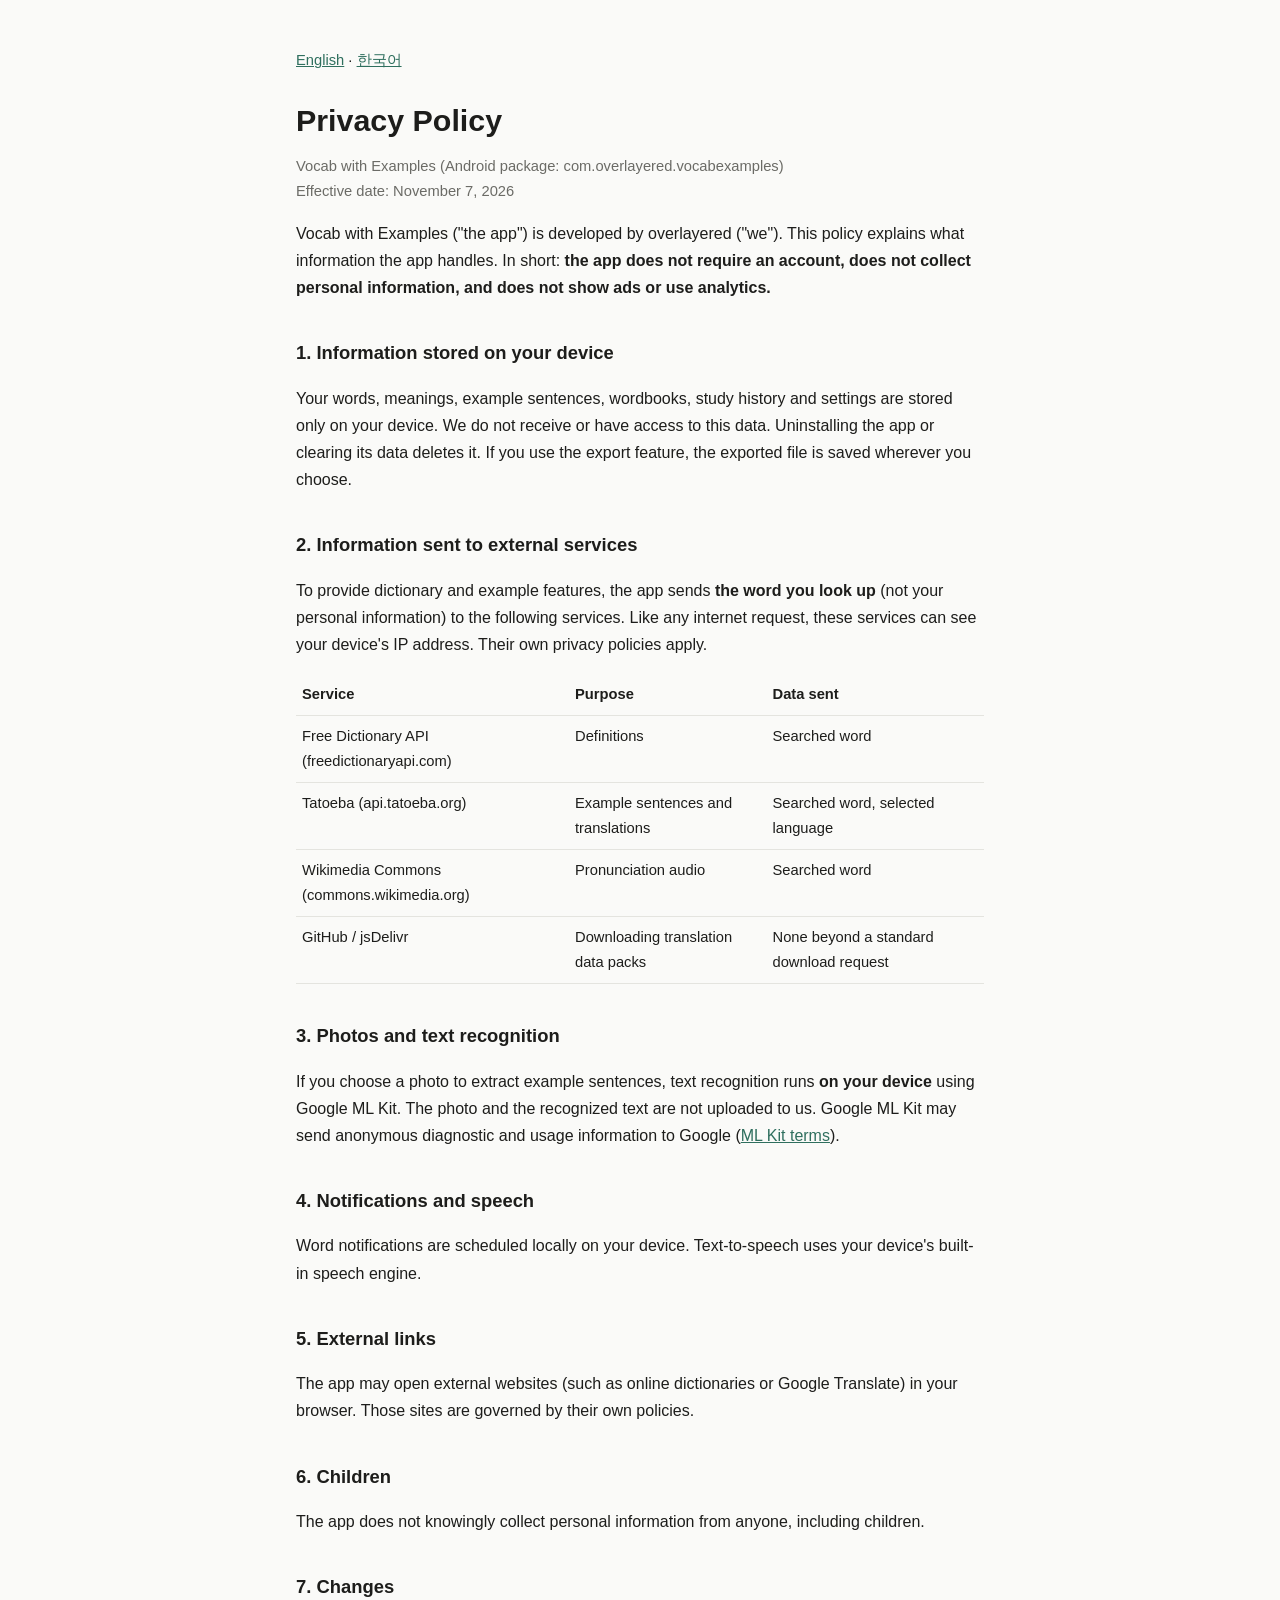
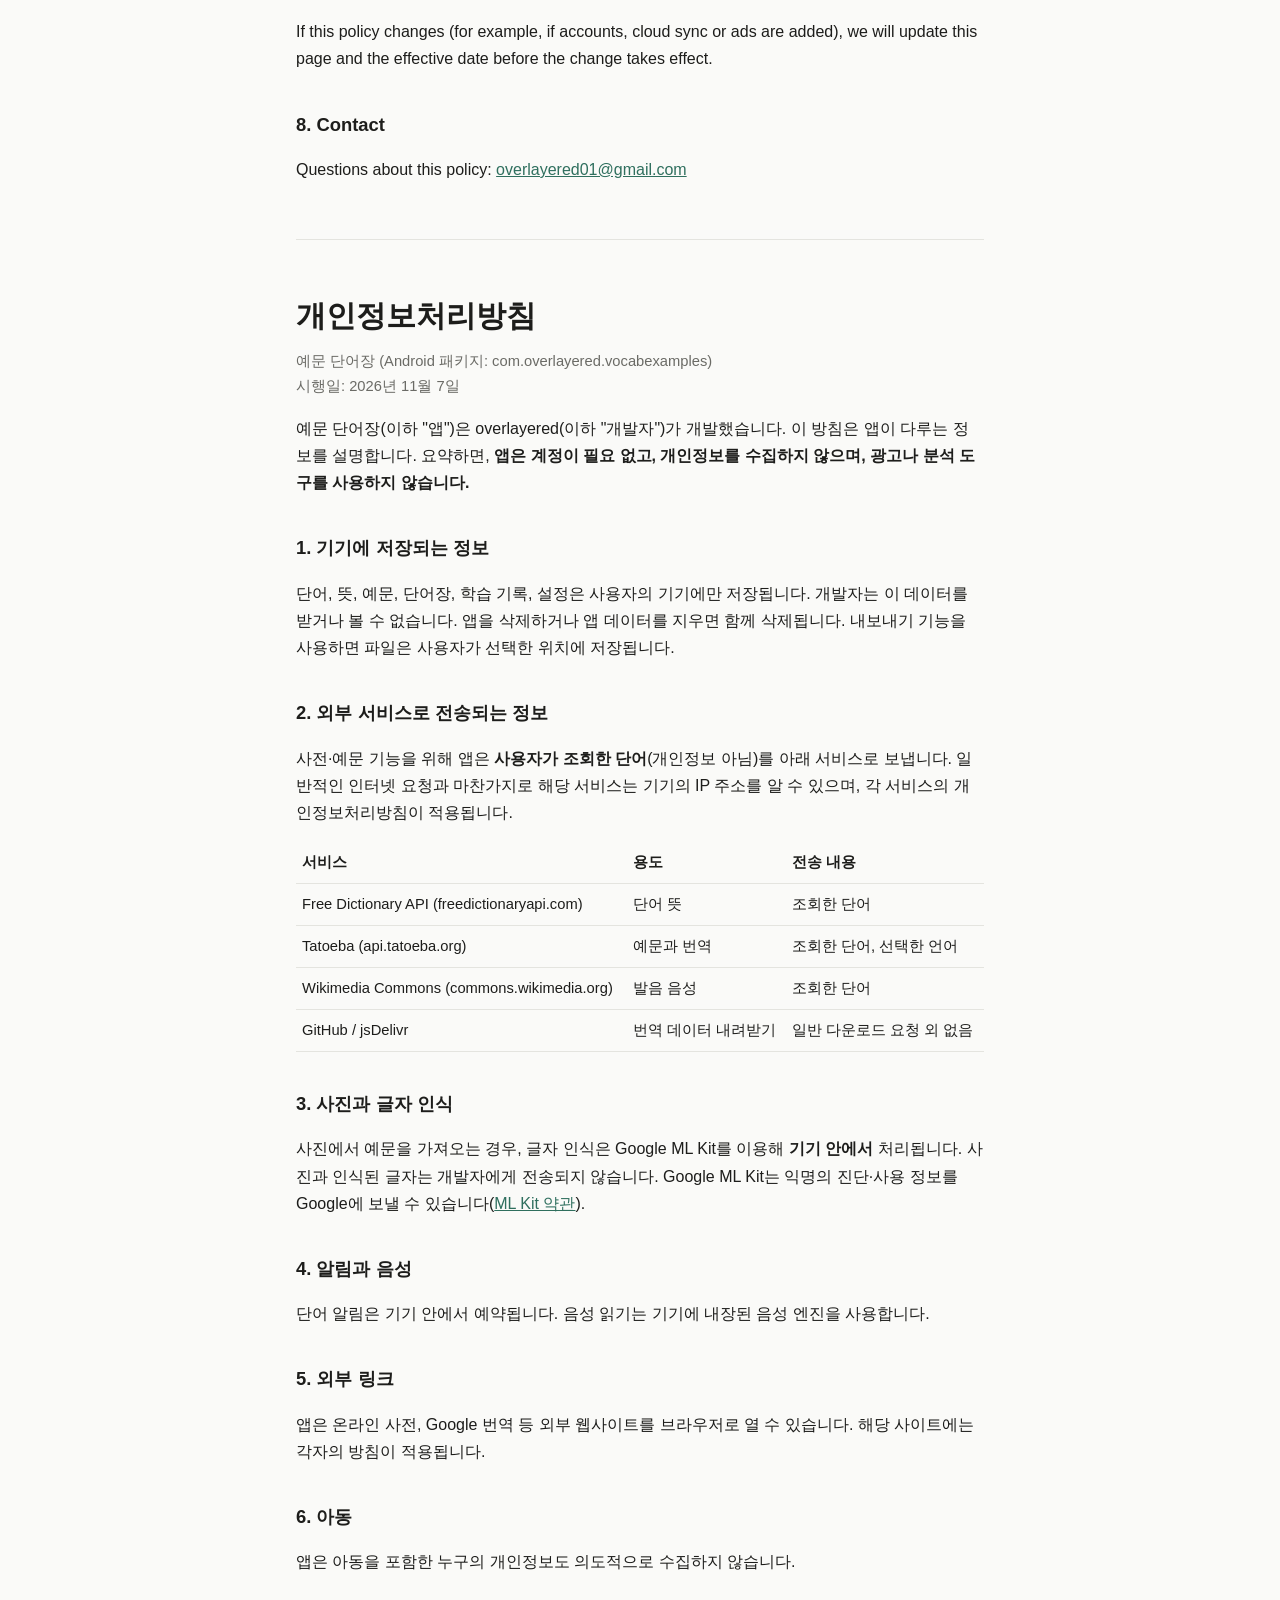
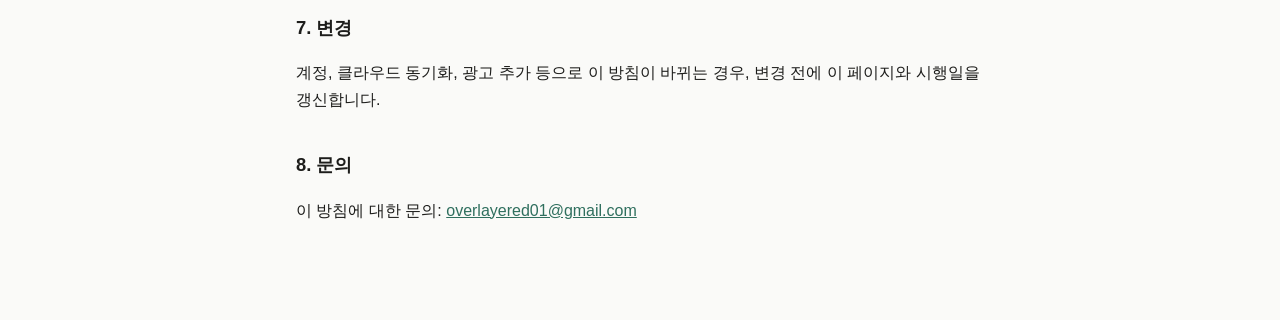
==== vocabexamples/privacy/index.html @ 97c7cd1d "Vocab with Examples 개인정보처리방침 페이지 추가 Co-Authored-By: Claude Opus 5.5 <noreply@anthropic.com>" ====
<!doctype html>
<html lang="en">
<head>
<meta charset="utf-8">
<meta name="viewport" content="width=device-width,initial-scale=1">
<title>Privacy Policy — Vocab with Examples</title>
<link rel="stylesheet" href="/style.css">
</head>
<body>
<main>
<nav><a href="#en">English</a> · <a href="#ko">한국어</a></nav>

<section id="en" lang="en">
<h1>Privacy Policy</h1>
<p class="sub">Vocab with Examples (Android package: com.overlayered.vocabexamples)<br>Effective date: November 7, 2026</p>

<p>Vocab with Examples ("the app") is developed by overlayered ("we"). This policy explains what information the app handles. In short: <strong>the app does not require an account, does not collect personal information, and does not show ads or use analytics.</strong></p>

<h2>1. Information stored on your device</h2>
<p>Your words, meanings, example sentences, wordbooks, study history and settings are stored only on your device. We do not receive or have access to this data. Uninstalling the app or clearing its data deletes it. If you use the export feature, the exported file is saved wherever you choose.</p>

<h2>2. Information sent to external services</h2>
<p>To provide dictionary and example features, the app sends <strong>the word you look up</strong> (not your personal information) to the following services. Like any internet request, these services can see your device's IP address. Their own privacy policies apply.</p>
<table>
<tr><th>Service</th><th>Purpose</th><th>Data sent</th></tr>
<tr><td>Free Dictionary API (freedictionaryapi.com)</td><td>Definitions</td><td>Searched word</td></tr>
<tr><td>Tatoeba (api.tatoeba.org)</td><td>Example sentences and translations</td><td>Searched word, selected language</td></tr>
<tr><td>Wikimedia Commons (commons.wikimedia.org)</td><td>Pronunciation audio</td><td>Searched word</td></tr>
<tr><td>GitHub / jsDelivr</td><td>Downloading translation data packs</td><td>None beyond a standard download request</td></tr>
</table>

<h2>3. Photos and text recognition</h2>
<p>If you choose a photo to extract example sentences, text recognition runs <strong>on your device</strong> using Google ML Kit. The photo and the recognized text are not uploaded to us. Google ML Kit may send anonymous diagnostic and usage information to Google (<a href="https://developers.google.com/ml-kit/terms">ML Kit terms</a>).</p>

<h2>4. Notifications and speech</h2>
<p>Word notifications are scheduled locally on your device. Text-to-speech uses your device's built-in speech engine.</p>

<h2>5. External links</h2>
<p>The app may open external websites (such as online dictionaries or Google Translate) in your browser. Those sites are governed by their own policies.</p>

<h2>6. Children</h2>
<p>The app does not knowingly collect personal information from anyone, including children.</p>

<h2>7. Changes</h2>
<p>If this policy changes (for example, if accounts, cloud sync or ads are added), we will update this page and the effective date before the change takes effect.</p>

<h2>8. Contact</h2>
<p>Questions about this policy: <a href="mailto:overlayered01@gmail.com">overlayered01@gmail.com</a></p>
</section>

<hr>

<section id="ko" lang="ko">
<h1>개인정보처리방침</h1>
<p class="sub">예문 단어장 (Android 패키지: com.overlayered.vocabexamples)<br>시행일: 2026년 11월 7일</p>

<p>예문 단어장(이하 "앱")은 overlayered(이하 "개발자")가 개발했습니다. 이 방침은 앱이 다루는 정보를 설명합니다. 요약하면, <strong>앱은 계정이 필요 없고, 개인정보를 수집하지 않으며, 광고나 분석 도구를 사용하지 않습니다.</strong></p>

<h2>1. 기기에 저장되는 정보</h2>
<p>단어, 뜻, 예문, 단어장, 학습 기록, 설정은 사용자의 기기에만 저장됩니다. 개발자는 이 데이터를 받거나 볼 수 없습니다. 앱을 삭제하거나 앱 데이터를 지우면 함께 삭제됩니다. 내보내기 기능을 사용하면 파일은 사용자가 선택한 위치에 저장됩니다.</p>

<h2>2. 외부 서비스로 전송되는 정보</h2>
<p>사전·예문 기능을 위해 앱은 <strong>사용자가 조회한 단어</strong>(개인정보 아님)를 아래 서비스로 보냅니다. 일반적인 인터넷 요청과 마찬가지로 해당 서비스는 기기의 IP 주소를 알 수 있으며, 각 서비스의 개인정보처리방침이 적용됩니다.</p>
<table>
<tr><th>서비스</th><th>용도</th><th>전송 내용</th></tr>
<tr><td>Free Dictionary API (freedictionaryapi.com)</td><td>단어 뜻</td><td>조회한 단어</td></tr>
<tr><td>Tatoeba (api.tatoeba.org)</td><td>예문과 번역</td><td>조회한 단어, 선택한 언어</td></tr>
<tr><td>Wikimedia Commons (commons.wikimedia.org)</td><td>발음 음성</td><td>조회한 단어</td></tr>
<tr><td>GitHub / jsDelivr</td><td>번역 데이터 내려받기</td><td>일반 다운로드 요청 외 없음</td></tr>
</table>

<h2>3. 사진과 글자 인식</h2>
<p>사진에서 예문을 가져오는 경우, 글자 인식은 Google ML Kit를 이용해 <strong>기기 안에서</strong> 처리됩니다. 사진과 인식된 글자는 개발자에게 전송되지 않습니다. Google ML Kit는 익명의 진단·사용 정보를 Google에 보낼 수 있습니다(<a href="https://developers.google.com/ml-kit/terms">ML Kit 약관</a>).</p>

<h2>4. 알림과 음성</h2>
<p>단어 알림은 기기 안에서 예약됩니다. 음성 읽기는 기기에 내장된 음성 엔진을 사용합니다.</p>

<h2>5. 외부 링크</h2>
<p>앱은 온라인 사전, Google 번역 등 외부 웹사이트를 브라우저로 열 수 있습니다. 해당 사이트에는 각자의 방침이 적용됩니다.</p>

<h2>6. 아동</h2>
<p>앱은 아동을 포함한 누구의 개인정보도 의도적으로 수집하지 않습니다.</p>

<h2>7. 변경</h2>
<p>계정, 클라우드 동기화, 광고 추가 등으로 이 방침이 바뀌는 경우, 변경 전에 이 페이지와 시행일을 갱신합니다.</p>

<h2>8. 문의</h2>
<p>이 방침에 대한 문의: <a href="mailto:overlayered01@gmail.com">overlayered01@gmail.com</a></p>
</section>
</main>
</body>
</html>
---- style.css ----
:root{--bg:#fafaf8;--fg:#1d1d1b;--sub:#6b6b66;--line:#e4e4df;--accent:#2f6f5e}
@media (prefers-color-scheme:dark){:root{--bg:#161615;--fg:#ececea;--sub:#a3a39d;--line:#2e2e2b;--accent:#7fc4ae}}
*{box-sizing:border-box}
body{margin:0;background:var(--bg);color:var(--fg);font:16px/1.7 -apple-system,BlinkMacSystemFont,"Segoe UI","Apple SD Gothic Neo","Noto Sans KR",sans-serif}
main{max-width:720px;margin:0 auto;padding:48px 16px 80px}
h1{font-size:1.9rem;line-height:1.25;margin:0 0 6px}
h2{font-size:1.15rem;margin:36px 0 8px}
p,li{color:var(--fg)}
.sub{color:var(--sub);font-size:.92rem}
a{color:var(--accent)}
hr{border:0;border-top:1px solid var(--line);margin:56px 0}
nav{font-size:.92rem;margin:0 0 28px}
ul{padding-left:1.2em}
table{border-collapse:collapse;width:100%;font-size:.92rem}
th,td{border-bottom:1px solid var(--line);padding:8px 6px;text-align:left;vertical-align:top}
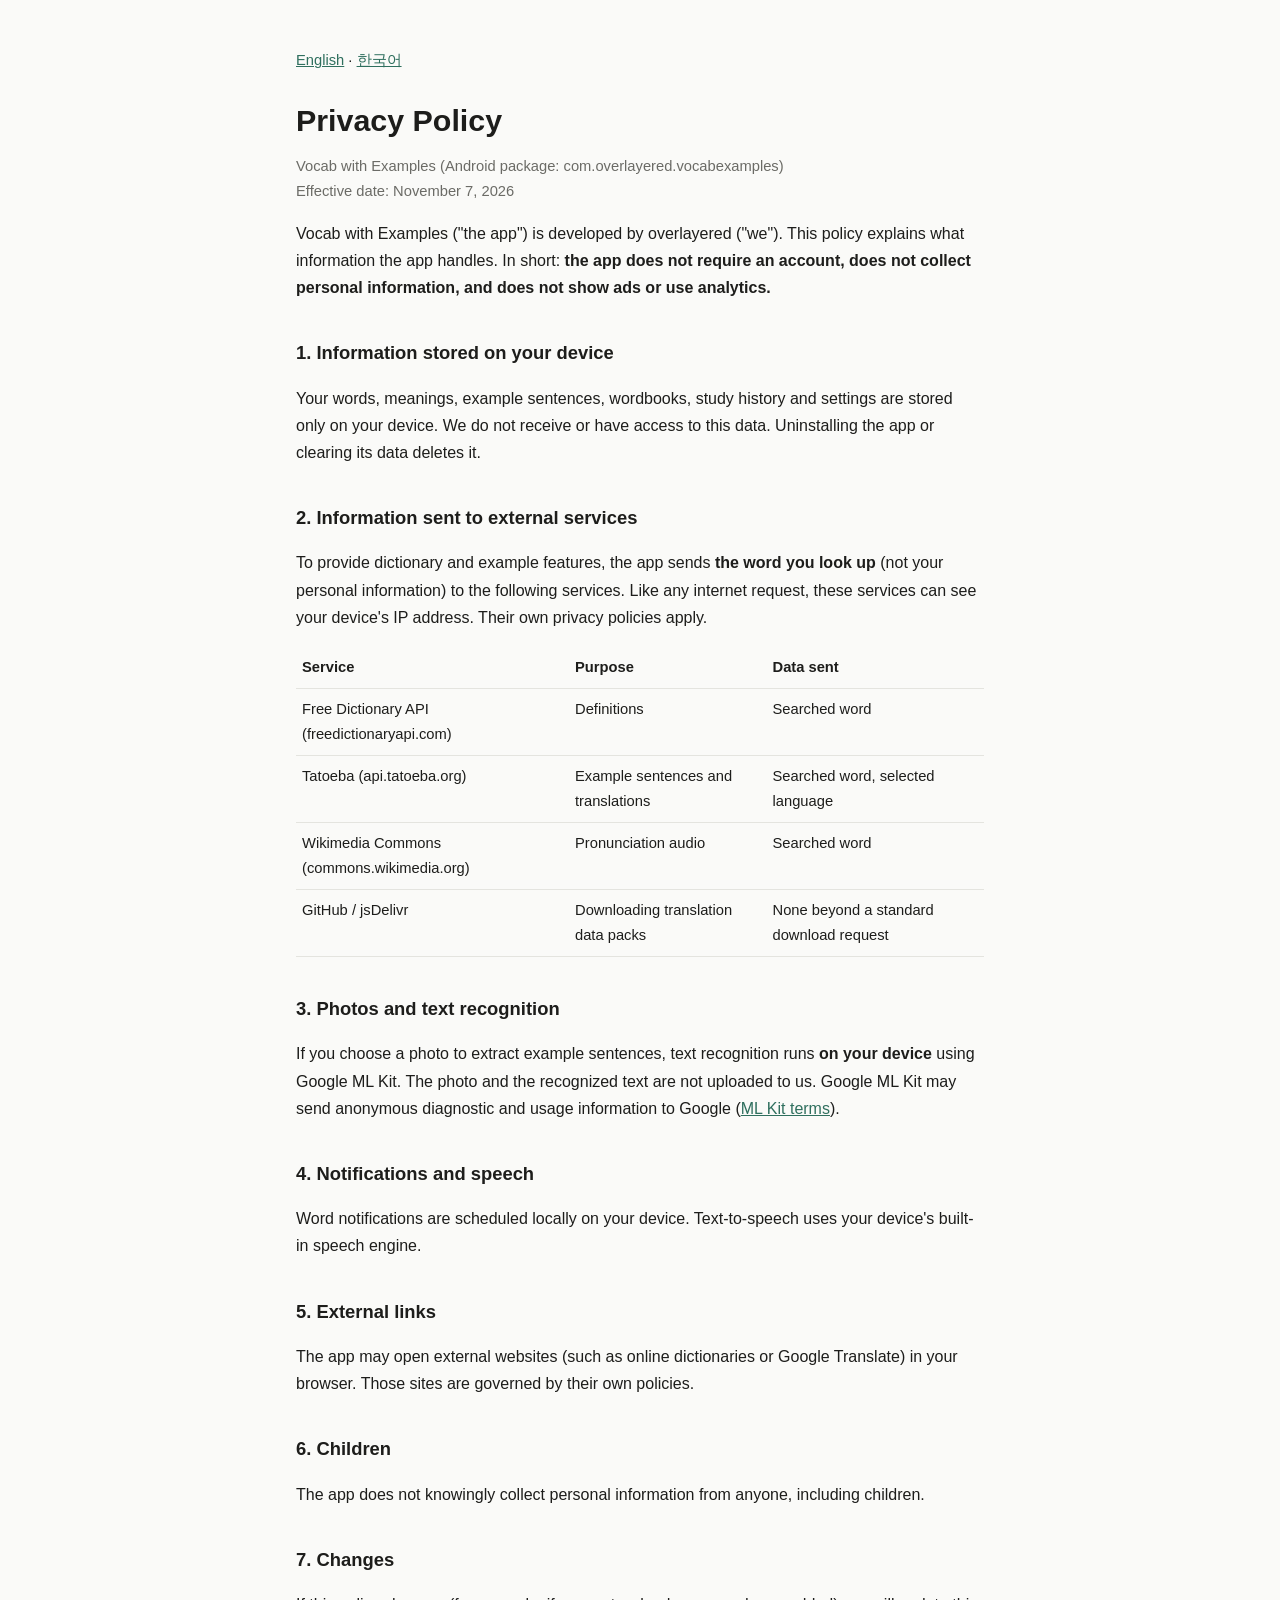
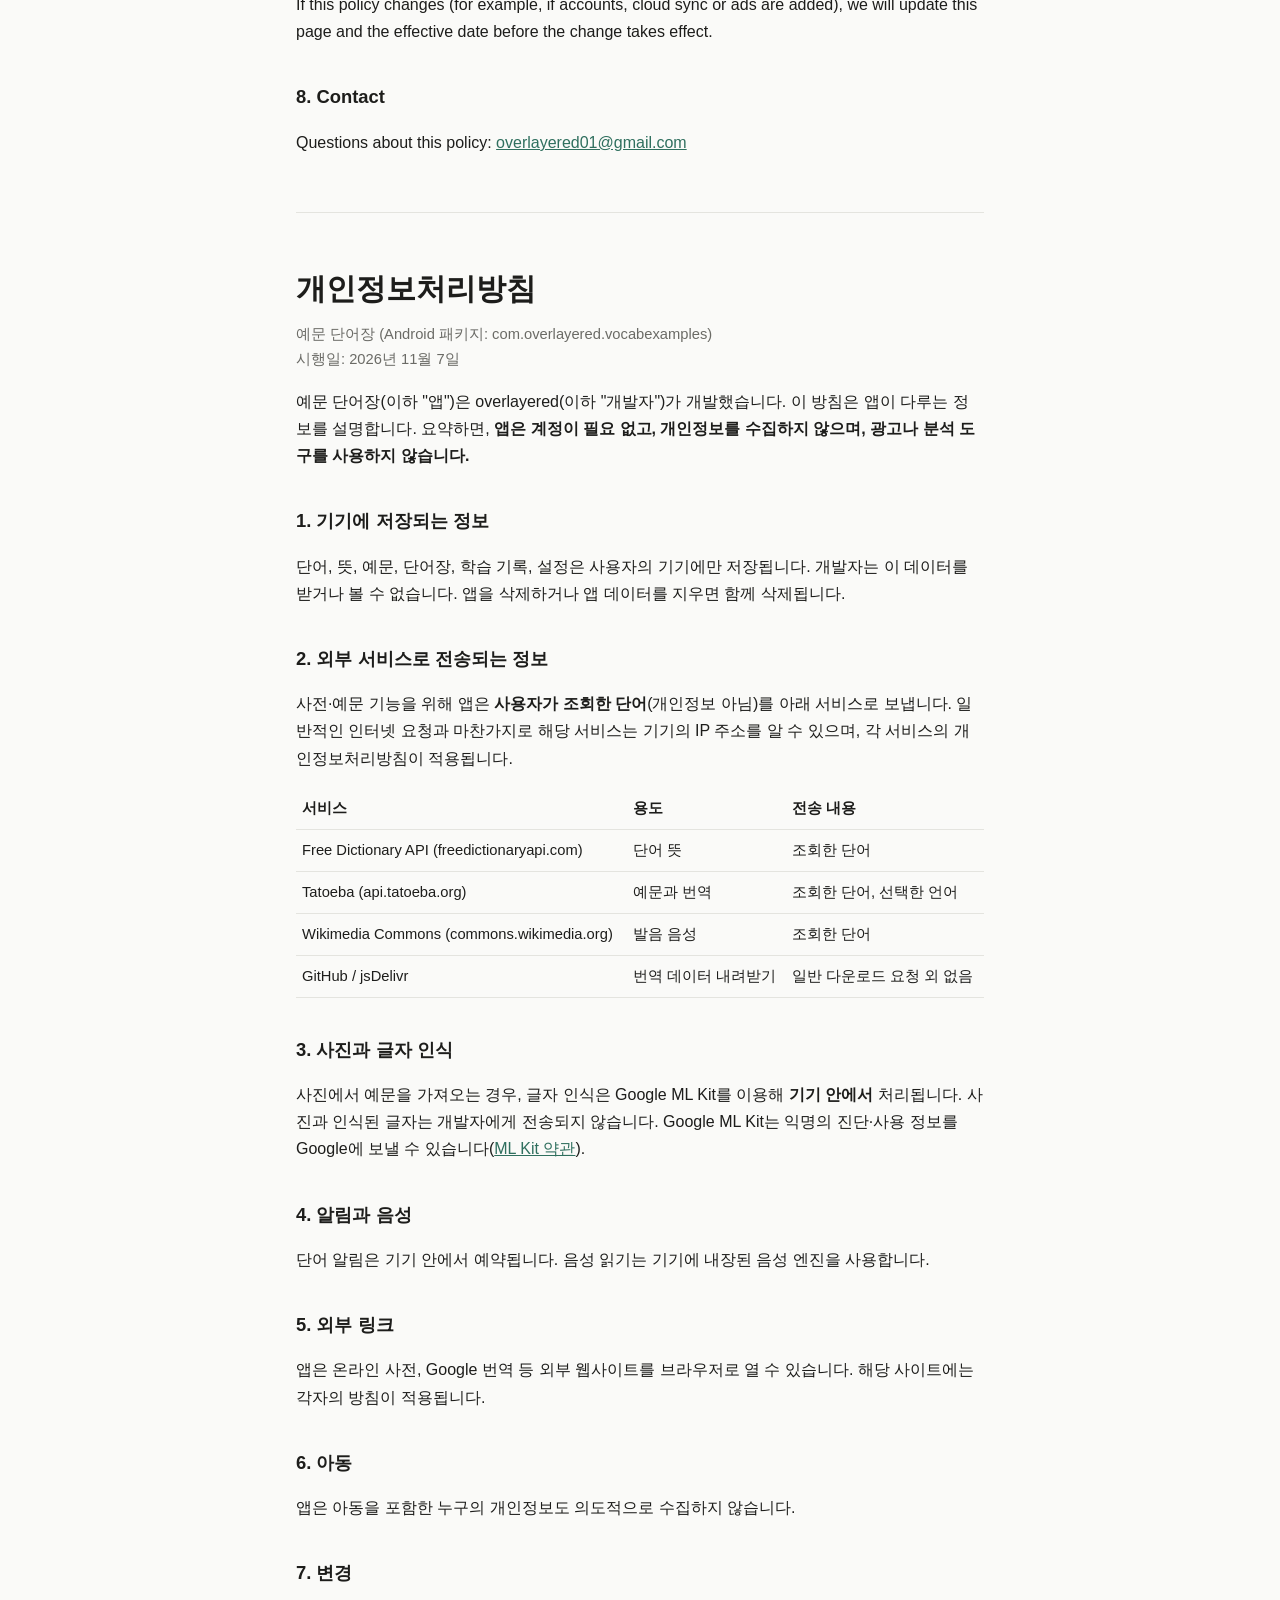
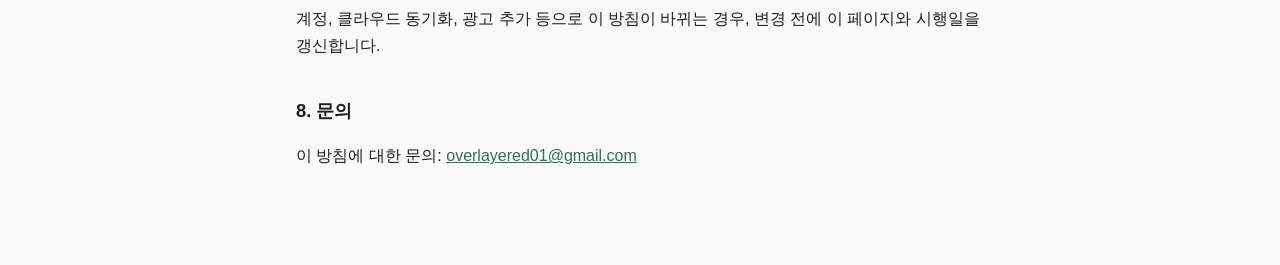
==== commit 204aeff4: "개인정보처리방침: 앱에 없는 내보내기 기능 언급 삭제 Co-Authored-By: Claude Opus 5.5 <noreply@anthropic.com>" ====
--- a/vocabexamples/privacy/index.html
+++ b/vocabexamples/privacy/index.html
@@ -17,7 +17,7 @@
 <p>Vocab with Examples ("the app") is developed by overlayered ("we"). This policy explains what information the app handles. In short: <strong>the app does not require an account, does not collect personal information, and does not show ads or use analytics.</strong></p>
 
 <h2>1. Information stored on your device</h2>
-<p>Your words, meanings, example sentences, wordbooks, study history and settings are stored only on your device. We do not receive or have access to this data. Uninstalling the app or clearing its data deletes it. If you use the export feature, the exported file is saved wherever you choose.</p>
+<p>Your words, meanings, example sentences, wordbooks, study history and settings are stored only on your device. We do not receive or have access to this data. Uninstalling the app or clearing its data deletes it.</p>
 
 <h2>2. Information sent to external services</h2>
 <p>To provide dictionary and example features, the app sends <strong>the word you look up</strong> (not your personal information) to the following services. Like any internet request, these services can see your device's IP address. Their own privacy policies apply.</p>
@@ -57,7 +57,7 @@
 <p>예문 단어장(이하 "앱")은 overlayered(이하 "개발자")가 개발했습니다. 이 방침은 앱이 다루는 정보를 설명합니다. 요약하면, <strong>앱은 계정이 필요 없고, 개인정보를 수집하지 않으며, 광고나 분석 도구를 사용하지 않습니다.</strong></p>
 
 <h2>1. 기기에 저장되는 정보</h2>
-<p>단어, 뜻, 예문, 단어장, 학습 기록, 설정은 사용자의 기기에만 저장됩니다. 개발자는 이 데이터를 받거나 볼 수 없습니다. 앱을 삭제하거나 앱 데이터를 지우면 함께 삭제됩니다. 내보내기 기능을 사용하면 파일은 사용자가 선택한 위치에 저장됩니다.</p>
+<p>단어, 뜻, 예문, 단어장, 학습 기록, 설정은 사용자의 기기에만 저장됩니다. 개발자는 이 데이터를 받거나 볼 수 없습니다. 앱을 삭제하거나 앱 데이터를 지우면 함께 삭제됩니다.</p>
 
 <h2>2. 외부 서비스로 전송되는 정보</h2>
 <p>사전·예문 기능을 위해 앱은 <strong>사용자가 조회한 단어</strong>(개인정보 아님)를 아래 서비스로 보냅니다. 일반적인 인터넷 요청과 마찬가지로 해당 서비스는 기기의 IP 주소를 알 수 있으며, 각 서비스의 개인정보처리방침이 적용됩니다.</p>
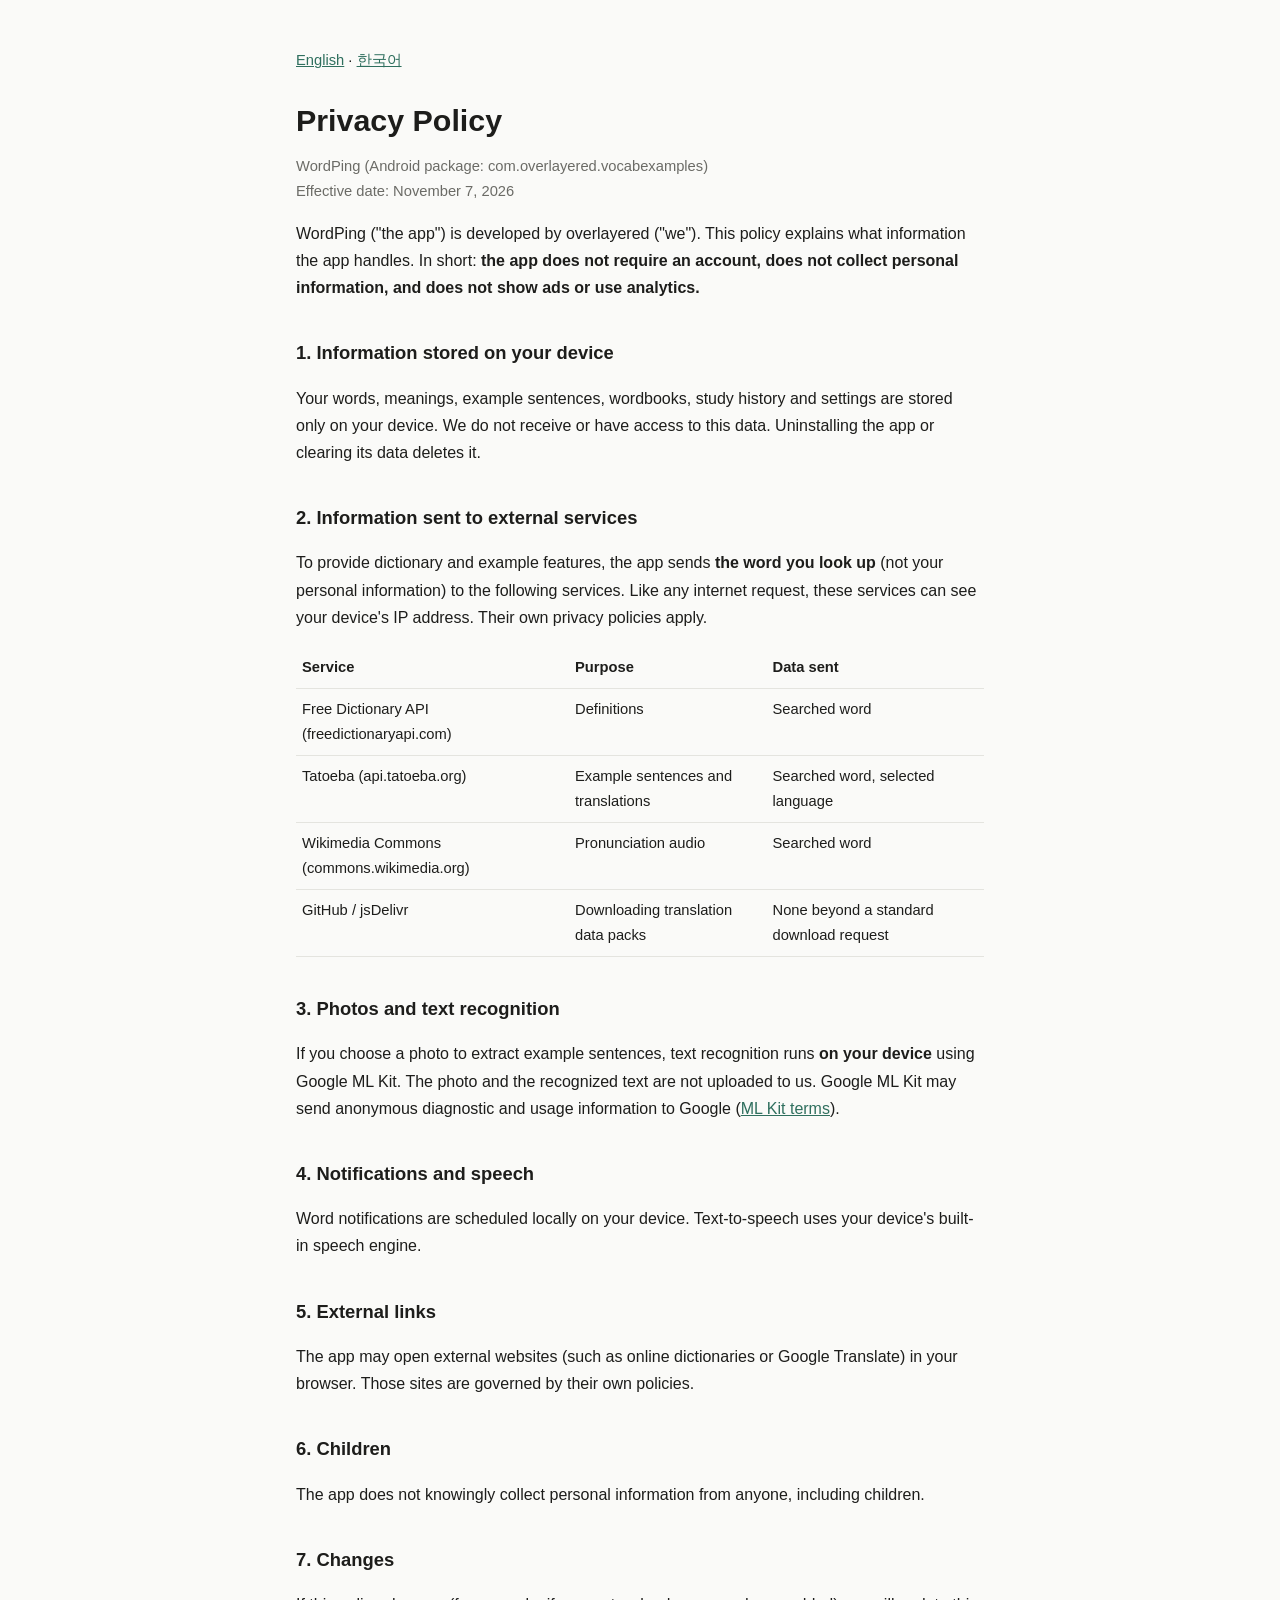
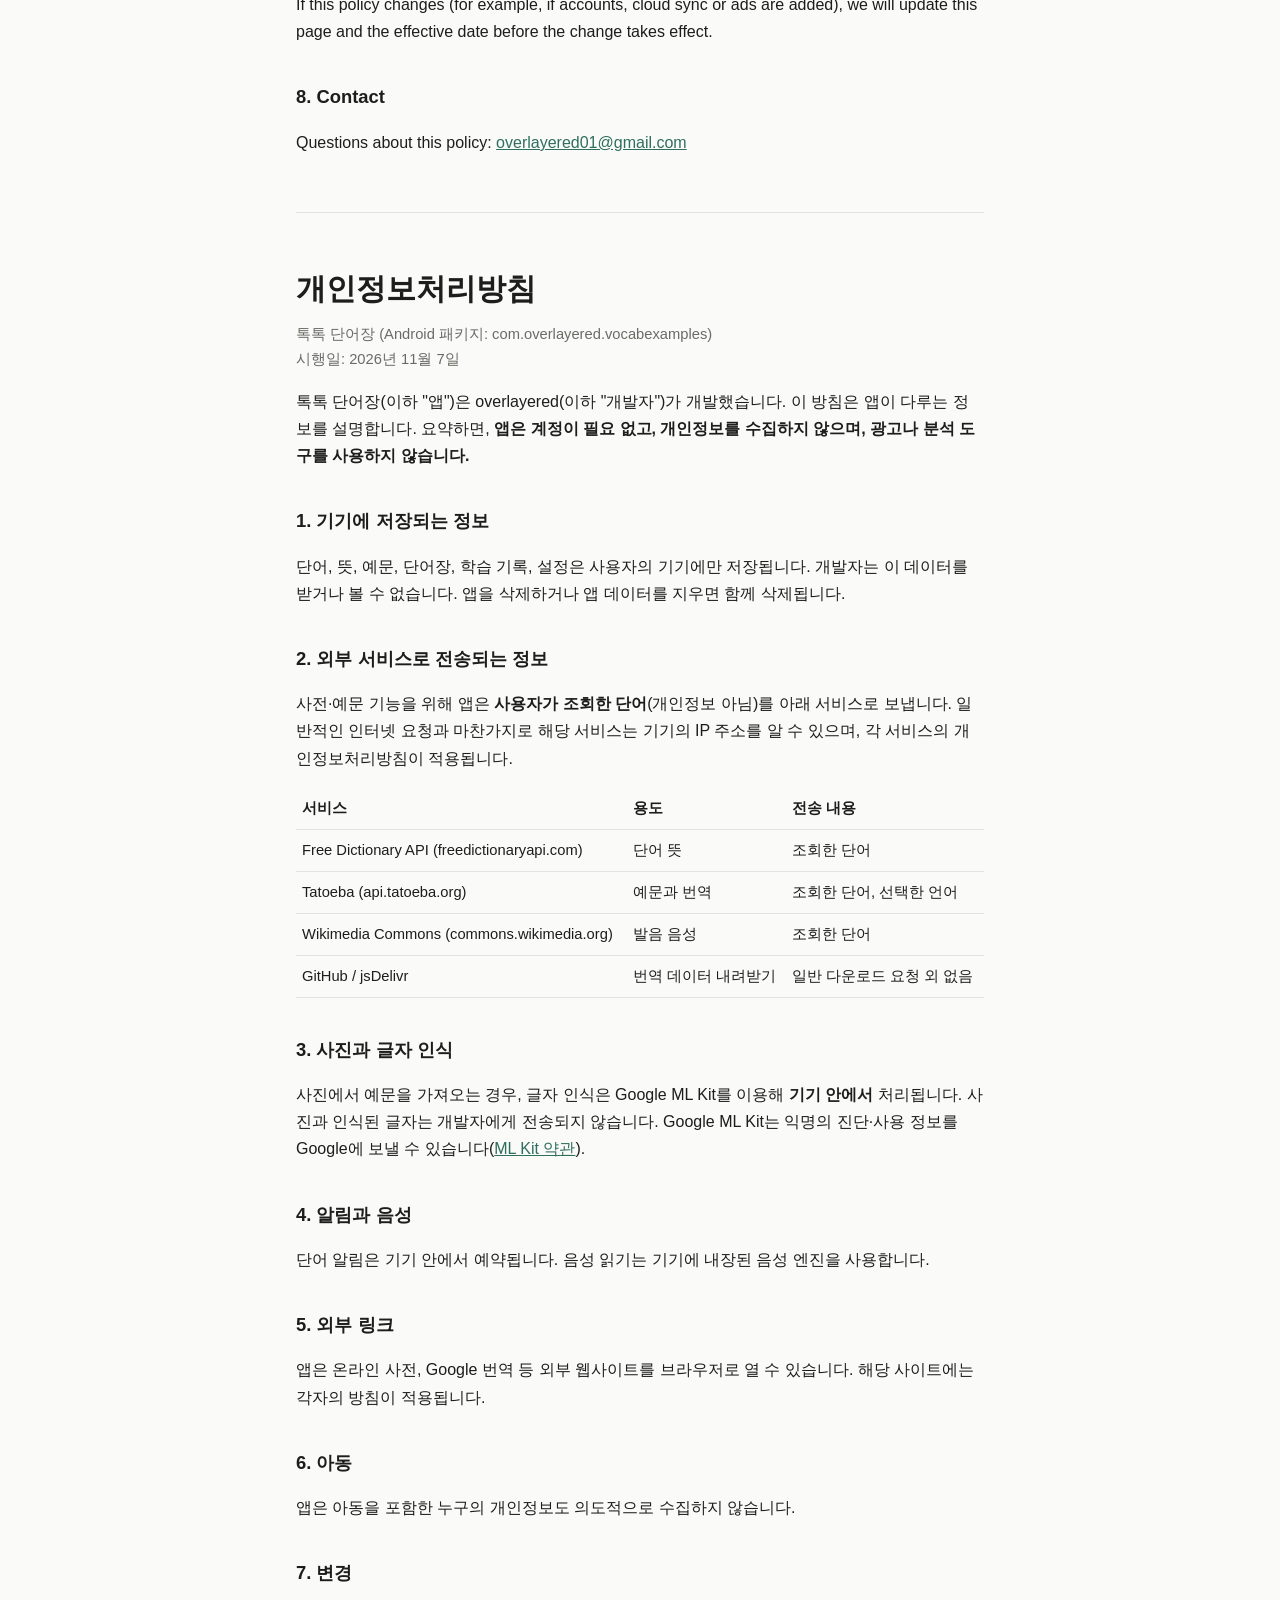
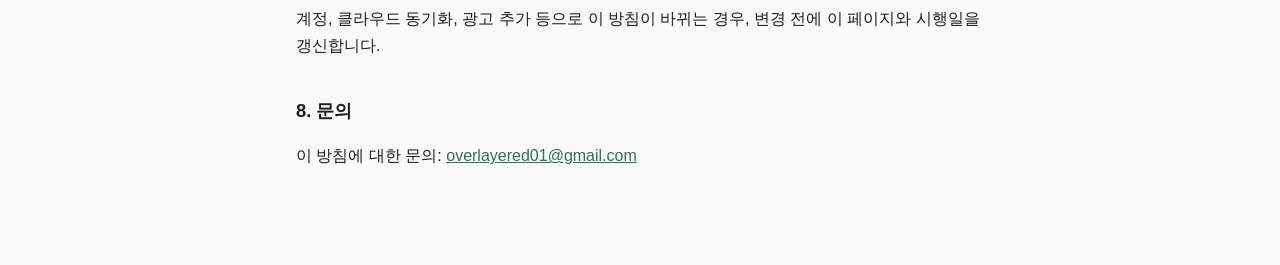
==== commit 99d02770: "앱 이름 변경: WordPing (톡톡 단어장) Co-Authored-By: Claude Opus 5.5 <noreply@anthropic.com>" ====
--- a/vocabexamples/privacy/index.html
+++ b/vocabexamples/privacy/index.html
@@ -3,7 +3,7 @@
 <head>
 <meta charset="utf-8">
 <meta name="viewport" content="width=device-width,initial-scale=1">
-<title>Privacy Policy — Vocab with Examples</title>
+<title>Privacy Policy — WordPing</title>
 <link rel="stylesheet" href="/style.css">
 </head>
 <body>
@@ -12,9 +12,9 @@
 
 <section id="en" lang="en">
 <h1>Privacy Policy</h1>
-<p class="sub">Vocab with Examples (Android package: com.overlayered.vocabexamples)<br>Effective date: November 7, 2026</p>
+<p class="sub">WordPing (Android package: com.overlayered.vocabexamples)<br>Effective date: November 7, 2026</p>
 
-<p>Vocab with Examples ("the app") is developed by overlayered ("we"). This policy explains what information the app handles. In short: <strong>the app does not require an account, does not collect personal information, and does not show ads or use analytics.</strong></p>
+<p>WordPing ("the app") is developed by overlayered ("we"). This policy explains what information the app handles. In short: <strong>the app does not require an account, does not collect personal information, and does not show ads or use analytics.</strong></p>
 
 <h2>1. Information stored on your device</h2>
 <p>Your words, meanings, example sentences, wordbooks, study history and settings are stored only on your device. We do not receive or have access to this data. Uninstalling the app or clearing its data deletes it.</p>
@@ -52,9 +52,9 @@
 
 <section id="ko" lang="ko">
 <h1>개인정보처리방침</h1>
-<p class="sub">예문 단어장 (Android 패키지: com.overlayered.vocabexamples)<br>시행일: 2026년 11월 7일</p>
+<p class="sub">톡톡 단어장 (Android 패키지: com.overlayered.vocabexamples)<br>시행일: 2026년 11월 7일</p>
 
-<p>예문 단어장(이하 "앱")은 overlayered(이하 "개발자")가 개발했습니다. 이 방침은 앱이 다루는 정보를 설명합니다. 요약하면, <strong>앱은 계정이 필요 없고, 개인정보를 수집하지 않으며, 광고나 분석 도구를 사용하지 않습니다.</strong></p>
+<p>톡톡 단어장(이하 "앱")은 overlayered(이하 "개발자")가 개발했습니다. 이 방침은 앱이 다루는 정보를 설명합니다. 요약하면, <strong>앱은 계정이 필요 없고, 개인정보를 수집하지 않으며, 광고나 분석 도구를 사용하지 않습니다.</strong></p>
 
 <h2>1. 기기에 저장되는 정보</h2>
 <p>단어, 뜻, 예문, 단어장, 학습 기록, 설정은 사용자의 기기에만 저장됩니다. 개발자는 이 데이터를 받거나 볼 수 없습니다. 앱을 삭제하거나 앱 데이터를 지우면 함께 삭제됩니다.</p>
